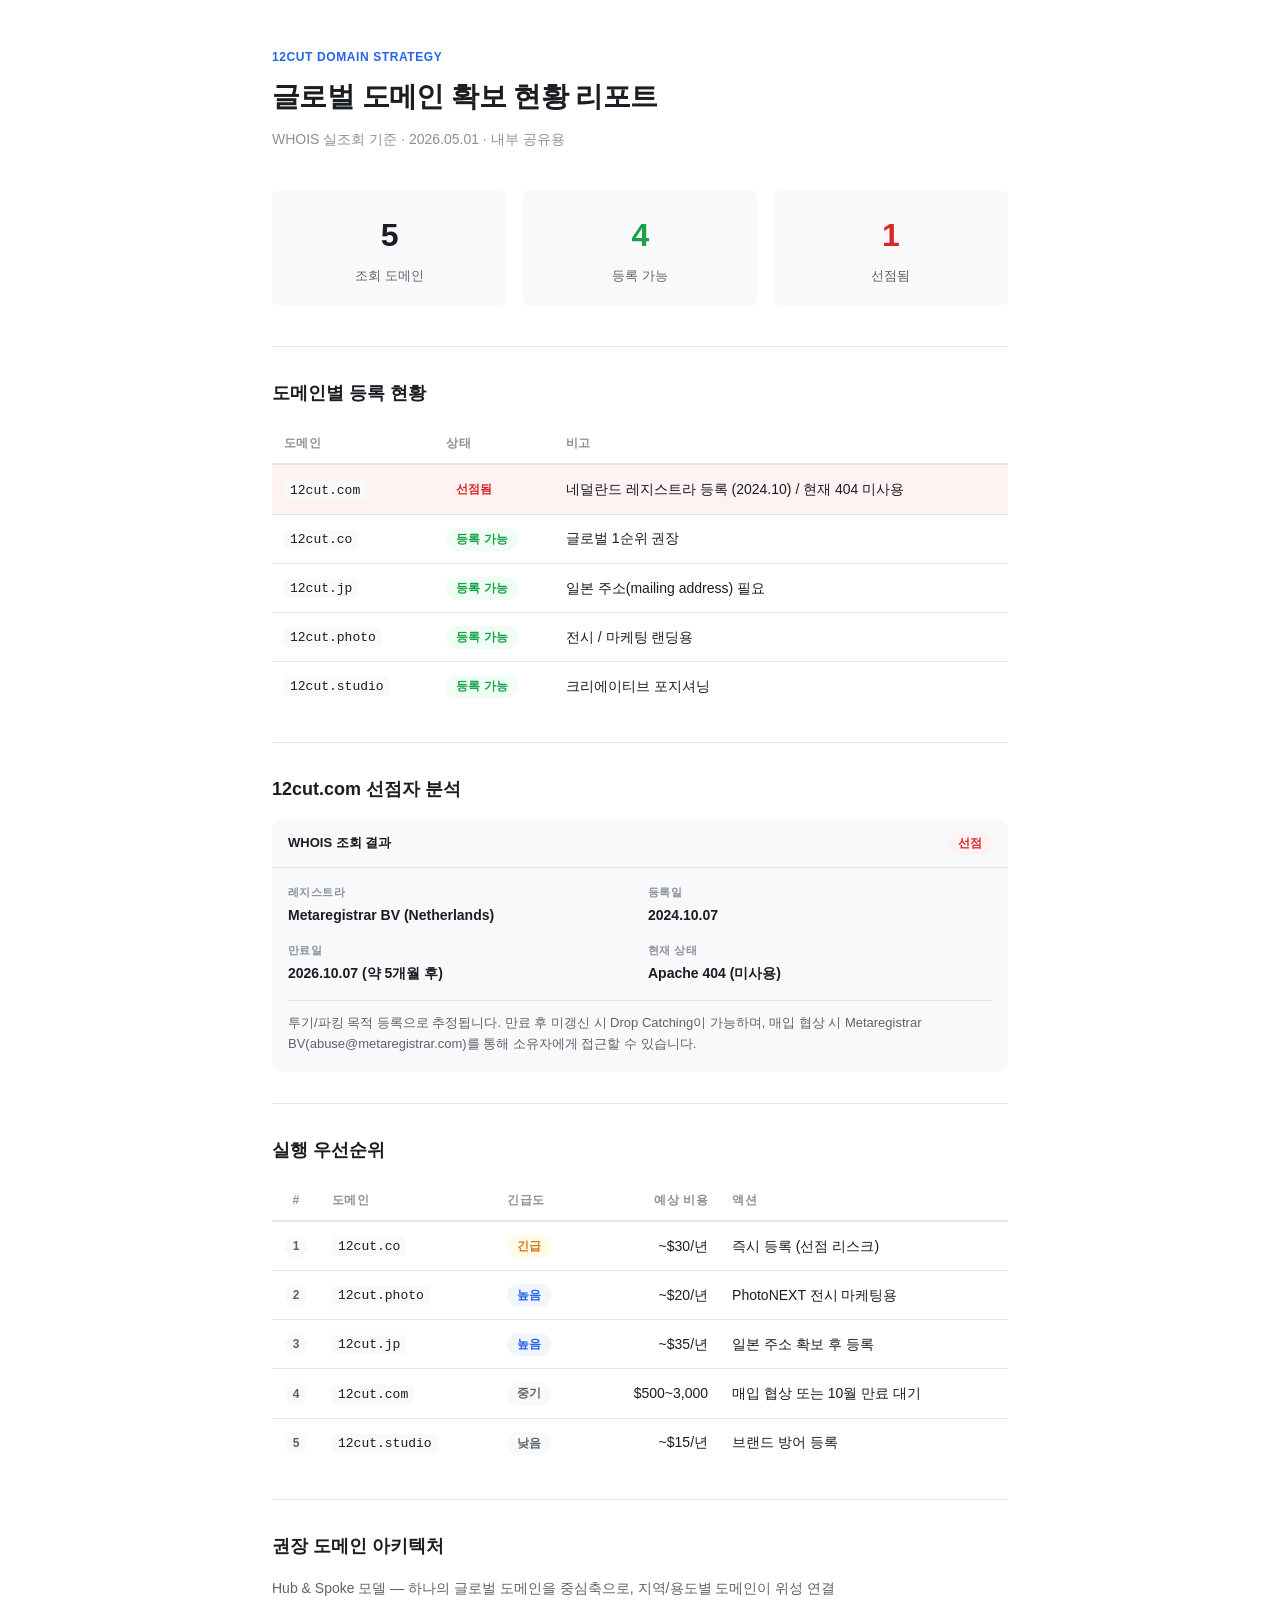
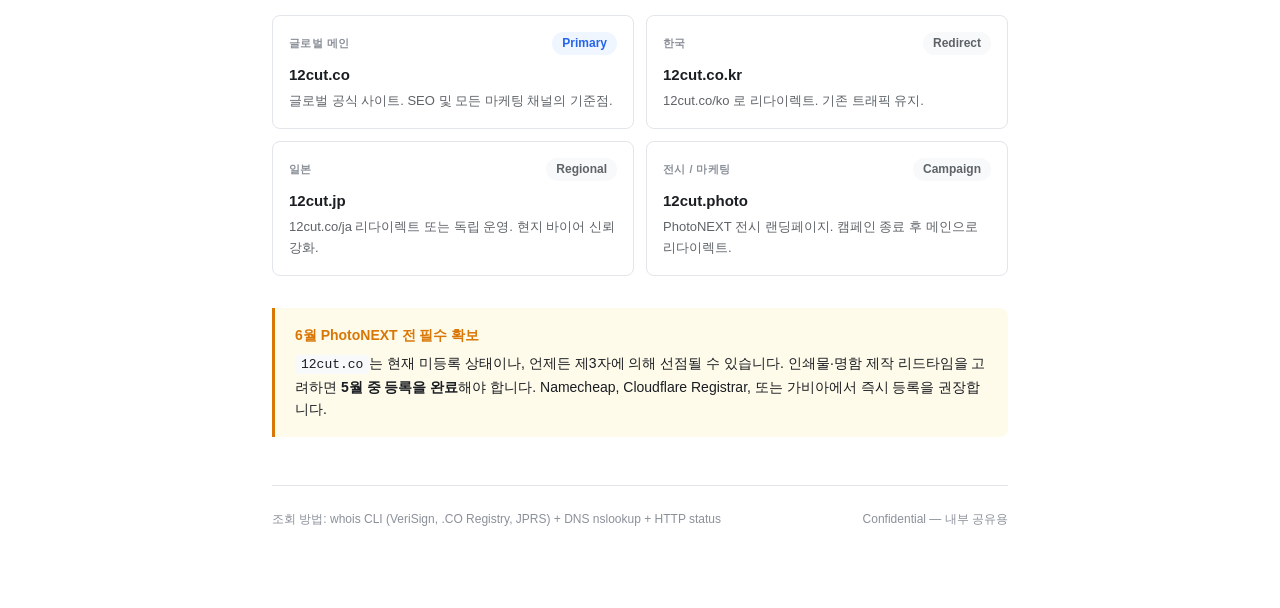
==== domain-report.html @ 514bf6d3 "feat: 도메인 전략 내부 리포트 정적 페이지 및 Pages 헤더 - domain-report.html: WHOIS 결과·실행 우선순위·아키텍처 (내부 공유) - _headers" ====
<!DOCTYPE html>
<html lang="ko">
<head>
<meta charset="UTF-8">
<meta name="viewport" content="width=device-width, initial-scale=1.0">
<meta name="robots" content="noindex, nofollow">
<title>12CUT 글로벌 도메인 확보 리포트</title>
<style>
  :root {
    --bg: #ffffff;
    --surface: #f8f9fa;
    --border: #e2e5e9;
    --text-primary: #1a1d21;
    --text-secondary: #5e6368;
    --text-tertiary: #8b9099;
    --accent: #2563eb;
    --success: #16a34a;
    --success-bg: #f0fdf4;
    --danger: #dc2626;
    --danger-bg: #fef2f2;
    --warning: #d97706;
    --warning-bg: #fffbeb;
    --info: #2563eb;
    --info-bg: #eff6ff;
  }

  * { margin: 0; padding: 0; box-sizing: border-box; }

  body {
    font-family: -apple-system, BlinkMacSystemFont, 'Pretendard', 'Segoe UI', sans-serif;
    color: var(--text-primary);
    background: var(--bg);
    line-height: 1.6;
    -webkit-font-smoothing: antialiased;
  }

  .page {
    max-width: 800px;
    margin: 0 auto;
    padding: 48px 32px 80px;
  }

  .header {
    margin-bottom: 40px;
  }

  .header .label {
    font-size: 12px;
    font-weight: 600;
    letter-spacing: 0.05em;
    text-transform: uppercase;
    color: var(--accent);
    margin-bottom: 8px;
  }

  h1 {
    font-size: 28px;
    font-weight: 700;
    letter-spacing: -0.02em;
    margin-bottom: 8px;
  }

  .header .meta {
    font-size: 14px;
    color: var(--text-tertiary);
  }

  .stats-grid {
    display: grid;
    grid-template-columns: repeat(3, 1fr);
    gap: 16px;
    margin-bottom: 40px;
  }

  .stat-card {
    text-align: center;
    padding: 20px 16px;
    background: var(--surface);
    border-radius: 8px;
  }

  .stat-value {
    font-size: 32px;
    font-weight: 700;
    letter-spacing: -0.02em;
  }

  .stat-value.success { color: var(--success); }
  .stat-value.danger { color: var(--danger); }

  .stat-label {
    font-size: 13px;
    color: var(--text-secondary);
    margin-top: 4px;
  }

  h2 {
    font-size: 18px;
    font-weight: 700;
    margin-bottom: 16px;
    padding-top: 32px;
  }

  .divider {
    height: 1px;
    background: var(--border);
    margin: 32px 0 0;
  }

  table {
    width: 100%;
    border-collapse: collapse;
    font-size: 14px;
    margin-bottom: 8px;
  }

  thead th {
    text-align: left;
    font-size: 12px;
    font-weight: 600;
    color: var(--text-tertiary);
    text-transform: uppercase;
    letter-spacing: 0.04em;
    padding: 10px 12px;
    border-bottom: 2px solid var(--border);
  }

  tbody td {
    padding: 12px;
    border-bottom: 1px solid var(--border);
    vertical-align: middle;
  }

  tbody tr:last-child td { border-bottom: none; }

  .row-danger { background: var(--danger-bg); }

  .pill {
    display: inline-block;
    font-size: 12px;
    font-weight: 600;
    padding: 2px 10px;
    border-radius: 100px;
    white-space: nowrap;
  }

  .pill.available { background: var(--success-bg); color: var(--success); }
  .pill.taken { background: var(--danger-bg); color: var(--danger); }
  .pill.urgent { background: var(--warning-bg); color: var(--warning); }
  .pill.info { background: var(--info-bg); color: var(--info); }
  .pill.neutral { background: var(--surface); color: var(--text-secondary); }

  code {
    font-family: 'SF Mono', 'Fira Code', monospace;
    font-size: 13px;
    background: var(--surface);
    padding: 2px 6px;
    border-radius: 4px;
  }

  .whois-card {
    background: var(--surface);
    border-radius: 8px;
    overflow: hidden;
    margin-bottom: 8px;
  }

  .whois-card .card-header {
    display: flex;
    justify-content: space-between;
    align-items: center;
    padding: 12px 16px;
    border-bottom: 1px solid var(--border);
    font-size: 13px;
    font-weight: 600;
  }

  .whois-card .card-body {
    padding: 16px;
  }

  .whois-grid {
    display: grid;
    grid-template-columns: 1fr 1fr;
    gap: 16px;
  }

  .whois-item .label {
    font-size: 11px;
    font-weight: 600;
    color: var(--text-tertiary);
    text-transform: uppercase;
    letter-spacing: 0.04em;
    margin-bottom: 2px;
  }

  .whois-item .value {
    font-size: 14px;
    font-weight: 600;
  }

  .whois-note {
    margin-top: 16px;
    padding-top: 12px;
    border-top: 1px solid var(--border);
    font-size: 13px;
    color: var(--text-secondary);
  }

  .arch-grid {
    display: grid;
    grid-template-columns: 1fr 1fr;
    gap: 12px;
  }

  .arch-card {
    border: 1px solid var(--border);
    border-radius: 8px;
    padding: 16px;
  }

  .arch-card .arch-header {
    display: flex;
    justify-content: space-between;
    align-items: center;
    margin-bottom: 8px;
  }

  .arch-card .arch-role {
    font-size: 11px;
    font-weight: 600;
    color: var(--text-tertiary);
    text-transform: uppercase;
    letter-spacing: 0.04em;
  }

  .arch-card .arch-domain {
    font-size: 15px;
    font-weight: 700;
  }

  .arch-card .arch-desc {
    font-size: 13px;
    color: var(--text-secondary);
    margin-top: 4px;
  }

  .callout {
    border-left: 3px solid var(--warning);
    background: var(--warning-bg);
    padding: 16px 20px;
    border-radius: 0 8px 8px 0;
    margin-top: 32px;
  }

  .callout .callout-title {
    font-size: 14px;
    font-weight: 700;
    color: var(--warning);
    margin-bottom: 6px;
  }

  .callout .callout-body {
    font-size: 14px;
    color: var(--text-primary);
  }

  .footer {
    margin-top: 48px;
    padding-top: 24px;
    border-top: 1px solid var(--border);
    font-size: 12px;
    color: var(--text-tertiary);
    display: flex;
    justify-content: space-between;
  }

  .priority-num {
    display: inline-flex;
    align-items: center;
    justify-content: center;
    width: 22px;
    height: 22px;
    border-radius: 50%;
    background: var(--surface);
    font-size: 12px;
    font-weight: 700;
    color: var(--text-secondary);
  }

  @media (max-width: 600px) {
    .page { padding: 24px 16px 48px; }
    h1 { font-size: 22px; }
    .stats-grid { grid-template-columns: repeat(3, 1fr); gap: 8px; }
    .stat-card { padding: 14px 8px; }
    .stat-value { font-size: 24px; }
    .whois-grid { grid-template-columns: 1fr; }
    .arch-grid { grid-template-columns: 1fr; }
    table { font-size: 13px; }
    thead th, tbody td { padding: 8px; }
  }

  @media print {
    .page { max-width: 100%; padding: 24px; }
    .callout { break-inside: avoid; }
  }
</style>
</head>
<body>
<div class="page">

  <div class="header">
    <div class="label">12CUT Domain Strategy</div>
    <h1>글로벌 도메인 확보 현황 리포트</h1>
    <div class="meta">WHOIS 실조회 기준 &middot; 2026.05.01 &middot; 내부 공유용</div>
  </div>

  <div class="stats-grid">
    <div class="stat-card">
      <div class="stat-value">5</div>
      <div class="stat-label">조회 도메인</div>
    </div>
    <div class="stat-card">
      <div class="stat-value success">4</div>
      <div class="stat-label">등록 가능</div>
    </div>
    <div class="stat-card">
      <div class="stat-value danger">1</div>
      <div class="stat-label">선점됨</div>
    </div>
  </div>

  <div class="divider"></div>

  <h2>도메인별 등록 현황</h2>
  <table>
    <thead>
      <tr>
        <th>도메인</th>
        <th>상태</th>
        <th>비고</th>
      </tr>
    </thead>
    <tbody>
      <tr class="row-danger">
        <td><code>12cut.com</code></td>
        <td><span class="pill taken">선점됨</span></td>
        <td>네덜란드 레지스트라 등록 (2024.10) / 현재 404 미사용</td>
      </tr>
      <tr>
        <td><code>12cut.co</code></td>
        <td><span class="pill available">등록 가능</span></td>
        <td>글로벌 1순위 권장</td>
      </tr>
      <tr>
        <td><code>12cut.jp</code></td>
        <td><span class="pill available">등록 가능</span></td>
        <td>일본 주소(mailing address) 필요</td>
      </tr>
      <tr>
        <td><code>12cut.photo</code></td>
        <td><span class="pill available">등록 가능</span></td>
        <td>전시 / 마케팅 랜딩용</td>
      </tr>
      <tr>
        <td><code>12cut.studio</code></td>
        <td><span class="pill available">등록 가능</span></td>
        <td>크리에이티브 포지셔닝</td>
      </tr>
    </tbody>
  </table>

  <div class="divider"></div>

  <h2>12cut.com 선점자 분석</h2>
  <div class="whois-card">
    <div class="card-header">
      <span>WHOIS 조회 결과</span>
      <span class="pill taken">선점</span>
    </div>
    <div class="card-body">
      <div class="whois-grid">
        <div class="whois-item">
          <div class="label">레지스트라</div>
          <div class="value">Metaregistrar BV (Netherlands)</div>
        </div>
        <div class="whois-item">
          <div class="label">등록일</div>
          <div class="value">2024.10.07</div>
        </div>
        <div class="whois-item">
          <div class="label">만료일</div>
          <div class="value">2026.10.07 (약 5개월 후)</div>
        </div>
        <div class="whois-item">
          <div class="label">현재 상태</div>
          <div class="value">Apache 404 (미사용)</div>
        </div>
      </div>
      <div class="whois-note">
        투기/파킹 목적 등록으로 추정됩니다. 만료 후 미갱신 시 Drop Catching이 가능하며, 
        매입 협상 시 Metaregistrar BV(abuse@metaregistrar.com)를 통해 소유자에게 접근할 수 있습니다.
      </div>
    </div>
  </div>

  <div class="divider"></div>

  <h2>실행 우선순위</h2>
  <table>
    <thead>
      <tr>
        <th style="width:48px;text-align:center">#</th>
        <th>도메인</th>
        <th>긴급도</th>
        <th style="text-align:right">예상 비용</th>
        <th>액션</th>
      </tr>
    </thead>
    <tbody>
      <tr>
        <td style="text-align:center"><span class="priority-num">1</span></td>
        <td><code>12cut.co</code></td>
        <td><span class="pill urgent">긴급</span></td>
        <td style="text-align:right">~$30/년</td>
        <td>즉시 등록 (선점 리스크)</td>
      </tr>
      <tr>
        <td style="text-align:center"><span class="priority-num">2</span></td>
        <td><code>12cut.photo</code></td>
        <td><span class="pill info">높음</span></td>
        <td style="text-align:right">~$20/년</td>
        <td>PhotoNEXT 전시 마케팅용</td>
      </tr>
      <tr>
        <td style="text-align:center"><span class="priority-num">3</span></td>
        <td><code>12cut.jp</code></td>
        <td><span class="pill info">높음</span></td>
        <td style="text-align:right">~$35/년</td>
        <td>일본 주소 확보 후 등록</td>
      </tr>
      <tr>
        <td style="text-align:center"><span class="priority-num">4</span></td>
        <td><code>12cut.com</code></td>
        <td><span class="pill neutral">중기</span></td>
        <td style="text-align:right">$500~3,000</td>
        <td>매입 협상 또는 10월 만료 대기</td>
      </tr>
      <tr>
        <td style="text-align:center"><span class="priority-num">5</span></td>
        <td><code>12cut.studio</code></td>
        <td><span class="pill neutral">낮음</span></td>
        <td style="text-align:right">~$15/년</td>
        <td>브랜드 방어 등록</td>
      </tr>
    </tbody>
  </table>

  <div class="divider"></div>

  <h2>권장 도메인 아키텍처</h2>
  <p style="font-size:14px;color:var(--text-secondary);margin-bottom:16px">
    Hub &amp; Spoke 모델 — 하나의 글로벌 도메인을 중심축으로, 지역/용도별 도메인이 위성 연결
  </p>
  <div class="arch-grid">
    <div class="arch-card">
      <div class="arch-header">
        <span class="arch-role">글로벌 메인</span>
        <span class="pill info">Primary</span>
      </div>
      <div class="arch-domain">12cut.co</div>
      <div class="arch-desc">글로벌 공식 사이트. SEO 및 모든 마케팅 채널의 기준점.</div>
    </div>
    <div class="arch-card">
      <div class="arch-header">
        <span class="arch-role">한국</span>
        <span class="pill neutral">Redirect</span>
      </div>
      <div class="arch-domain">12cut.co.kr</div>
      <div class="arch-desc">12cut.co/ko 로 리다이렉트. 기존 트래픽 유지.</div>
    </div>
    <div class="arch-card">
      <div class="arch-header">
        <span class="arch-role">일본</span>
        <span class="pill neutral">Regional</span>
      </div>
      <div class="arch-domain">12cut.jp</div>
      <div class="arch-desc">12cut.co/ja 리다이렉트 또는 독립 운영. 현지 바이어 신뢰 강화.</div>
    </div>
    <div class="arch-card">
      <div class="arch-header">
        <span class="arch-role">전시 / 마케팅</span>
        <span class="pill neutral">Campaign</span>
      </div>
      <div class="arch-domain">12cut.photo</div>
      <div class="arch-desc">PhotoNEXT 전시 랜딩페이지. 캠페인 종료 후 메인으로 리다이렉트.</div>
    </div>
  </div>

  <div class="callout">
    <div class="callout-title">6월 PhotoNEXT 전 필수 확보</div>
    <div class="callout-body">
      <code>12cut.co</code>는 현재 미등록 상태이나, 언제든 제3자에 의해 선점될 수 있습니다.
      인쇄물·명함 제작 리드타임을 고려하면 <strong>5월 중 등록을 완료</strong>해야 합니다.
      Namecheap, Cloudflare Registrar, 또는 가비아에서 즉시 등록을 권장합니다.
    </div>
  </div>

  <div class="footer">
    <span>조회 방법: whois CLI (VeriSign, .CO Registry, JPRS) + DNS nslookup + HTTP status</span>
    <span>Confidential — 내부 공유용</span>
  </div>

</div>
</body>
</html>
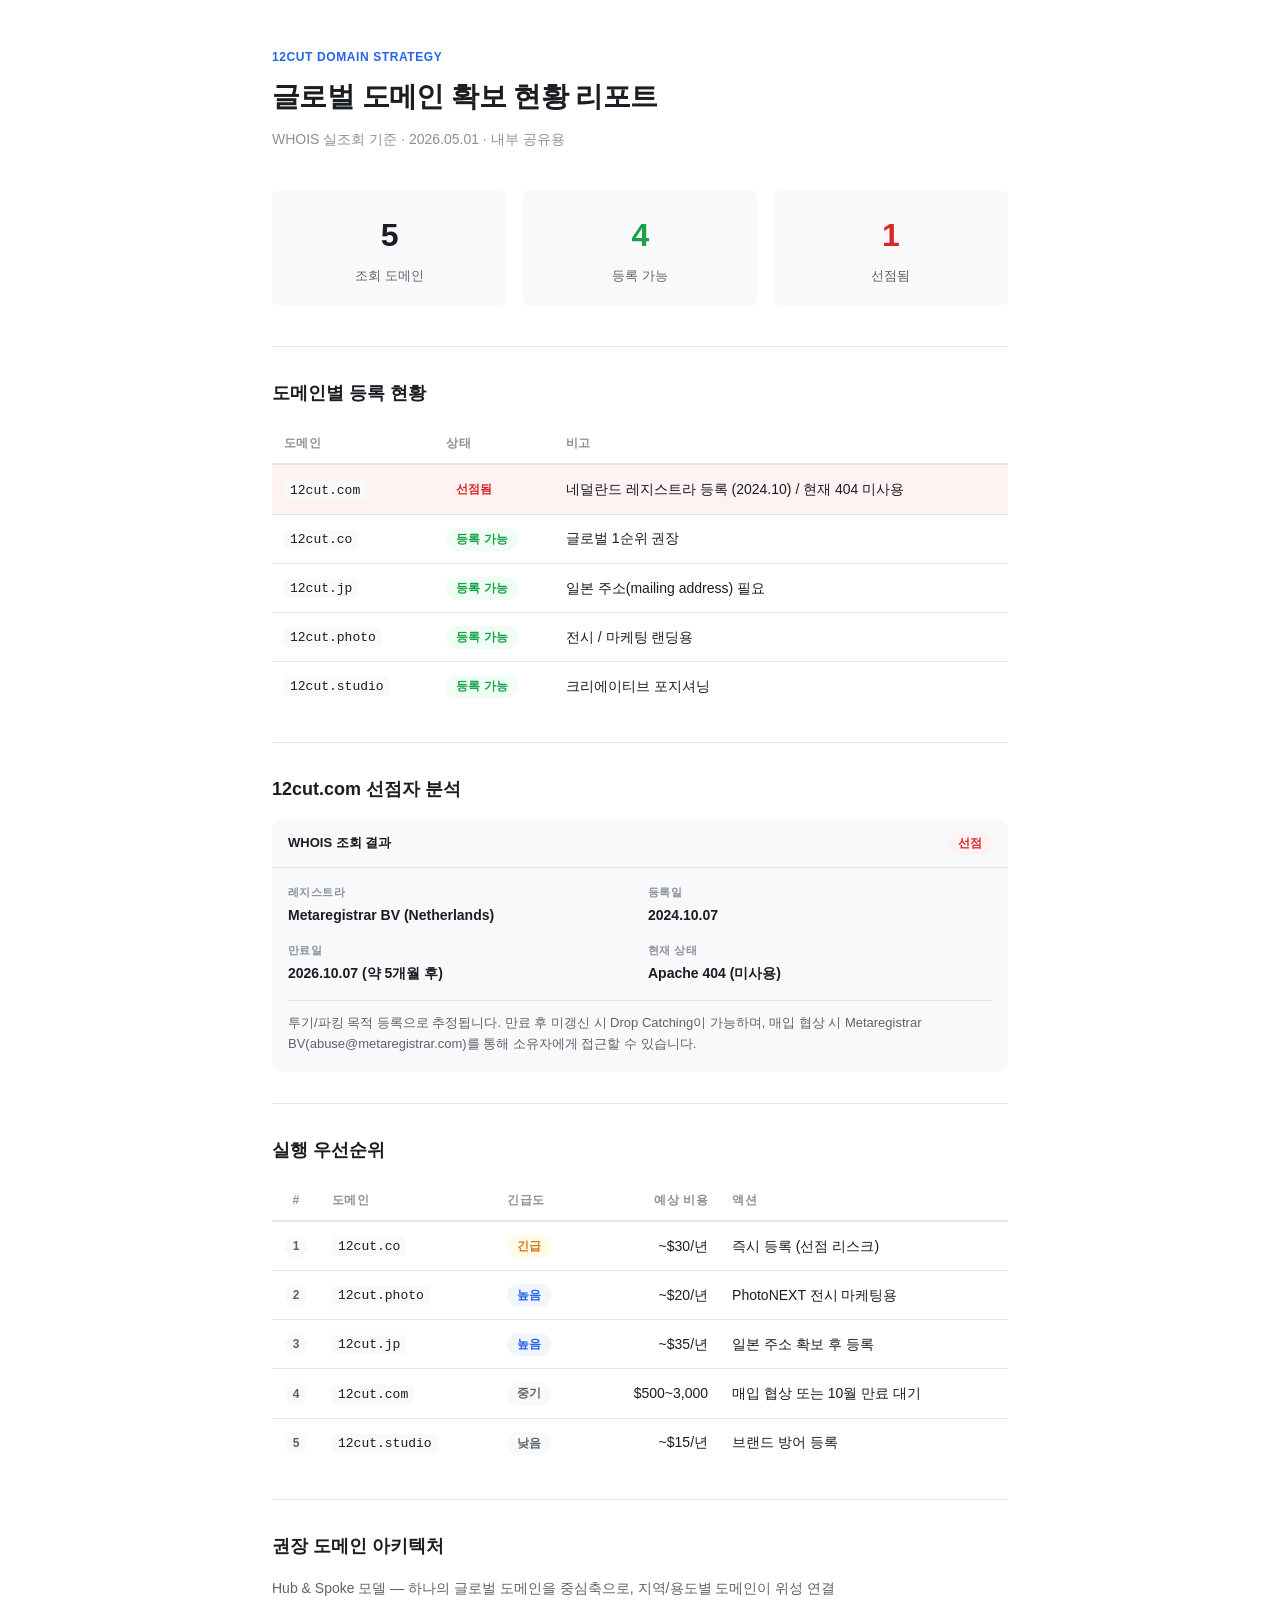
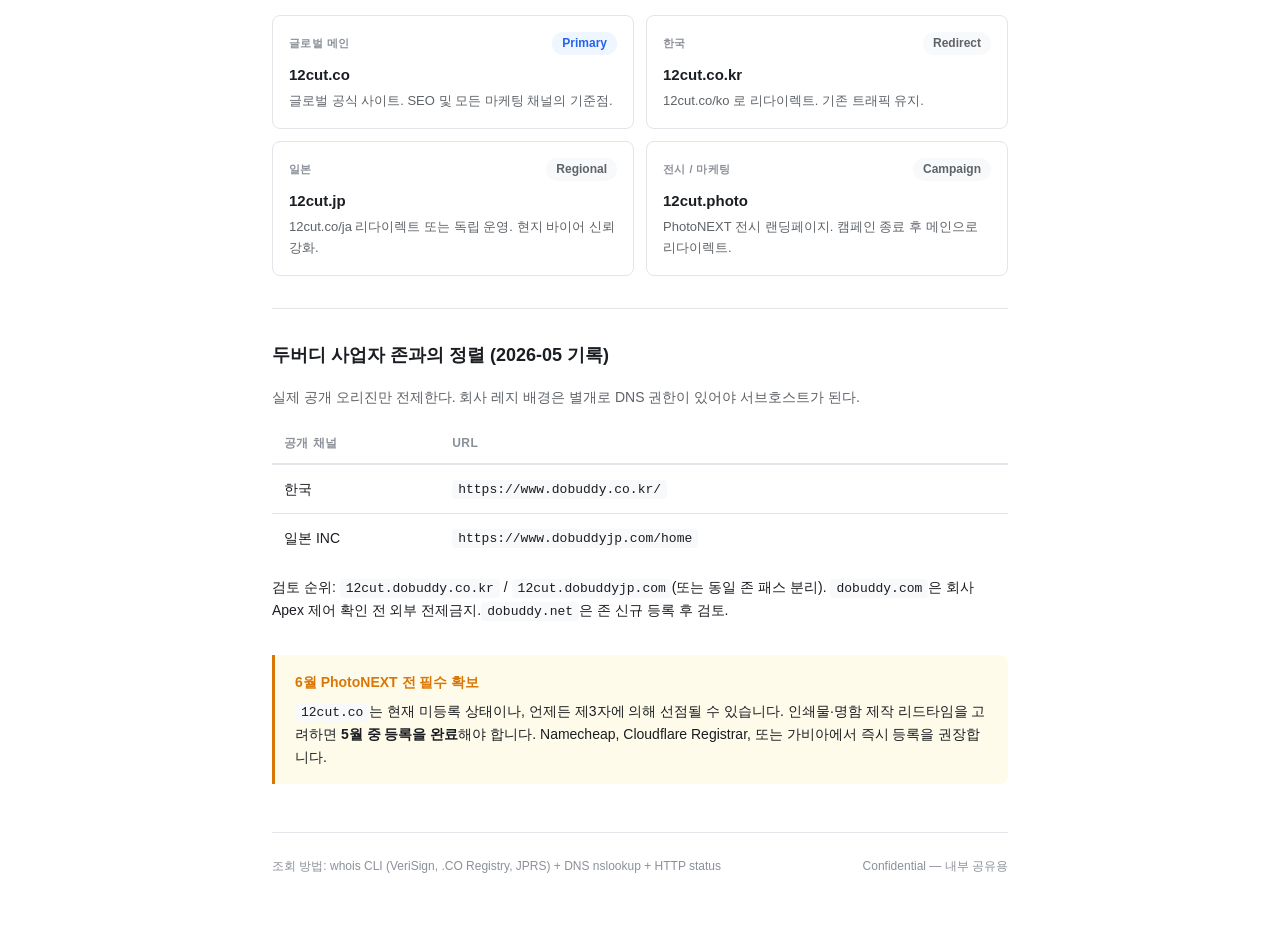
==== commit e0ffc214: "docs: 도메인 전략 기록 + FAQ 영상 교체 - CONTEXT.md 도메인 전략 추가 (시크릿 제거) - domain-report.html 추가 - FAQ 섹션 product" ====
--- a/domain-report.html
+++ b/domain-report.html
@@ -497,6 +497,35 @@
     </div>
   </div>
 
+  <div class="divider"></div>
+
+  <h2>두버디 사업자 존과의 정렬 (2026-05 기록)</h2>
+  <p style="font-size:14px;color:var(--text-secondary);margin-bottom:16px">
+    실제 공개 오리진만 전제한다. 회사 레지 배경은 별개로 DNS 권한이 있어야 서브호스트가 된다.
+  </p>
+  <table>
+    <thead>
+      <tr>
+        <th>공개 채널</th>
+        <th>URL</th>
+      </tr>
+    </thead>
+    <tbody>
+      <tr>
+        <td>한국</td>
+        <td><code>https://www.dobuddy.co.kr/</code></td>
+      </tr>
+      <tr>
+        <td>일본 INC</td>
+        <td><code>https://www.dobuddyjp.com/home</code></td>
+      </tr>
+    </tbody>
+  </table>
+  <p style="margin-top:14px;margin-bottom:8px;font-size:14px">
+    검토 순위: <code>12cut.dobuddy.co.kr</code> / <code>12cut.dobuddyjp.com</code>(또는 동일 존 패스 분리).
+    <code>dobuddy.com</code>은 회사 Apex 제어 확인 전 외부 전제금지.<code>dobuddy.net</code>은 존 신규 등록 후 검토.
+  </p>
+
   <div class="callout">
     <div class="callout-title">6월 PhotoNEXT 전 필수 확보</div>
     <div class="callout-body">
